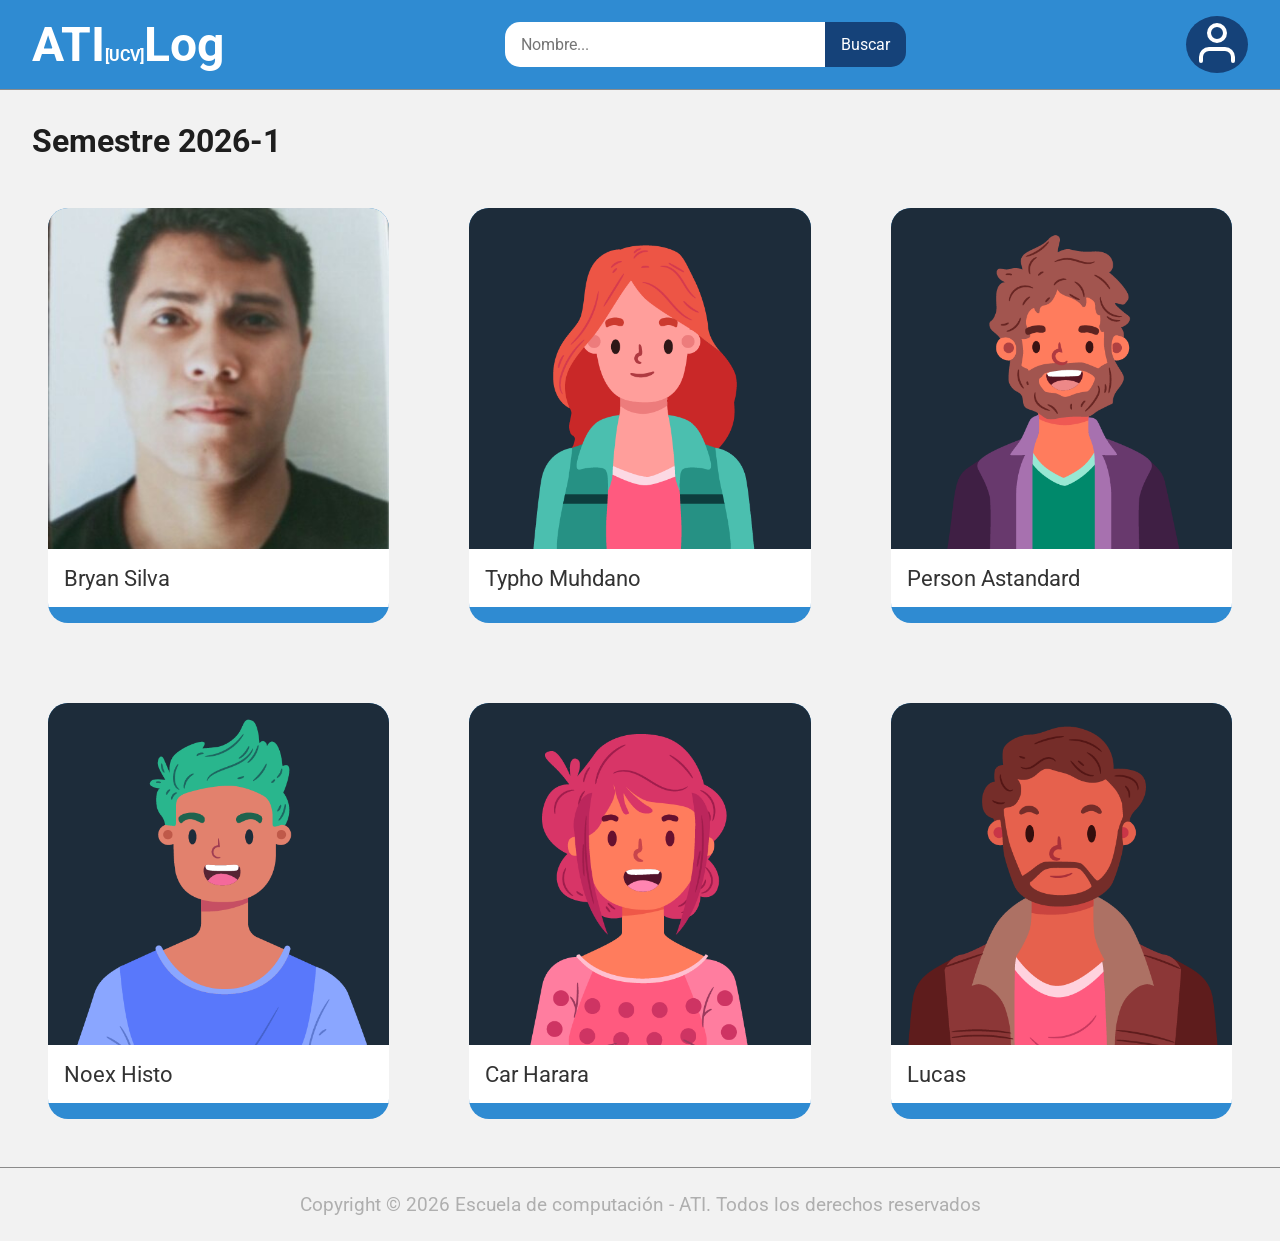
==== index.html @ 05b47d41 "versión responsive" ====
<!DOCTYPE html>
<html lang="es">
<head>
    <meta charset="UTF-8">
    <meta name="viewport" content="width=device-width, initial-scale=1.0">
    <title>ATI[UCV]Log 2026-1</title>
    <link rel="icon" sizes="32x32" href="../icon/cropped-logonuevo-32x32.png"> 
    <link rel="icon" sizes="192x192" href="../icon/cropped-logonuevo-192x192.png">
    <link rel="stylesheet" href="css/style.css">
</head>
<body>
    <header>
        <nav>
            <ul>
                <li>
                    <a href="index.html">
                        ATI<span>[UCV]</span>Log
                    </a>
                </li>
                <li>
                    <div class="search-bar">
                        <input type="text" name="" placeholder="Nombre...">
                        <button>Buscar</button>
                    </div>
                </li>
                <li>
                    <div class="user-icon">
                        <img src="icon/userIcon.svg" alt="userIcon">
                    </div>
                </li>
                <li>
                    <div class="menu-icon">
                        <img src="../icon/menuIcon.svg" alt="menuIcon">
                    </div>
                </li>
            </ul>
        </nav>
    </header>
    <section class="users-list">
        <h2>
            Semestre 2026-1
        </h2>
        <div>
            <a href="27531458/profile.html">
                <div class="user-card" >
                    <img src="27531458/27531458Big.jpg" alt="Bryan Silva Img" class="img-small">
                    <img src="27531458/27531458Small.jpg" alt="Bryan Silva Img" class="img-big">
                    <h4>Bryan Silva</h4>
                </div>
            </a>
            <div class="user-card">
                <img src="Dummies/Dummy1.png" alt="Typho Muhdano Img">
                <h4>Typho Muhdano</h4>
            </div>
            <div class="user-card">
                <img src="Dummies/Dummy2.png" alt="Person Astandard Img">
                <h4>Person Astandard</h4>
            </div>
            <div class="user-card">
                <img src="Dummies/Dummy3.png" alt="Noex Histo Img">
                <h4>Noex Histo</h4>
            </div>
            <div class="user-card">
                <img src="Dummies/Dummy4.png" alt="Car Harara Img">
                <h4>Car Harara</h4>
            </div>
            <div class="user-card">
                <img src="Dummies/Dummy5.png" alt="Lucas Img">
                <h4>Lucas</h4>
            </div>
        </div>
    </section>
    <footer>
        Copyright © 2026 Escuela de computación - ATI. 
        Todos los derechos reservados
    </footer>
</body>
</html>
---- css/style.css ----
@import url(../css/_theme.css);
*{
    list-style: none;
    font-family: var(--primary-font);
    margin: 0;
    padding: 0;
    border: none;
    text-decoration: none;
    box-sizing: border-box;
}
/*Navbar*/
header nav{
    background-color: var(--main-color);
    color: var(--white);
    padding: 1rem 2rem;
    border-bottom: 0.1em solid var(--grey-400);
}
header nav ul{
    display: flex;
    justify-content: space-between;
    align-items: center;
}
header nav ul li:first-child{
    font-size: 3rem;
    font-weight: bold;
}
header nav ul li:first-child a{
    color: var(--white);
}
header nav ul li:first-child a span{
    font-size: 1rem;
}
header nav ul li:last-child{
    display: none;
}
/*Search Bar*/
.search-bar{
    display: flex;
}
.search-bar input{
    font-size: 1rem;
    padding: 0.8rem 1rem;
    width: 20rem;
    border-radius: 15px 0 0 15px;
}
.search-bar button{
    font-size: 1rem;
    padding: 0.8rem 1rem;
    background-color: var(--accent-color);
    color: white;
    cursor: pointer;
    border-radius: 0 15px 15px 0;
}
/*Footer*/
footer{
    background-color: var(--grey-50);
    text-align: center;
    padding: 25px;
    color: var(--grey-200);
    font-size: 1.2rem;
    border-top: 0.1em solid var(--grey-400);
}

/*---Users Lists---*/

/*User Icon*/
.user-icon{
    background-color: var(--accent-color);
    padding: 0.4rem 0.8rem;
    border-radius: 100%;
}
/*Users Data*/
.users-list{
    background-color: var(--grey-50);
    padding: 2rem;
}
.users-list h2{
    color: var(--grey-950);
    font-size: 2rem;
    margin-bottom: 2rem;
}
.users-list > div{
    display: grid;
    grid-template-columns: 1fr 1fr 1fr;
    gap: 3rem;
}
/*User Card*/
@keyframes resaltarTarjeta {
    0% {
        transform: scale(1) rotate(0deg);
        background-color: var(--main-color);
    }
    100% {
        transform: scale(1.05) rotate(3deg); 
        background-color: var(--accent-color);
    }
}
.user-card{
    background-color: var(--main-color);
    border-radius: 20px;
    overflow: hidden;
    display: flex;
    flex-direction: column;
    margin: 1rem;
    padding-bottom: 1rem;
}
.user-card:hover{
    animation: resaltarTarjeta 0.3s forwards;
}
.user-card h4{
    color: var(--grey-800);
    background-color: var(--white);
    padding: 1rem;
    font-size: 1.4rem;
    font-weight: normal;
}
.user-card img {
    width: 100%;
    aspect-ratio: 1 / 1;
    object-fit: cover;
    object-position: center;
}
.user-card .img-small{
    display: none;
}

/*--Profile--*/

/*General*/
.profile-card{
    display: flex;
    flex-direction: row;
    background-color: var(--white);
    box-shadow: 5px 5px 5px var(--grey-200);
    margin: 0.8rem;
    font-size: 1rem;
}
/*Image*/
.profile-img{
    background-color: var(--main-color);
    padding-right: 0.5rem;
}
.profile-img img{
    width: 20rem;
    height: 100%;
    object-fit: cover;
    border-radius: 0 0 20% 0;
}
.profile-img .img-small {
    display: none; 
}
/*Data*/
.profile-data{
    padding: 1.5rem;
    margin: 0.5rem;
}
.profile-data h2{
    color: var(--main-color);
    font-size: 2.5rem;
    margin-bottom: 2rem;
}
.profile-card p{
    font-style: italic;
    font-family: var(--condensed-font);
    margin-bottom: 2rem;
}
.profile-data div{
    display: grid;
    grid-template-columns: max-content 1fr;
    gap: 0.5rem 1.5rem;
    margin-bottom: 2rem;
}
.profile-data div span:nth-last-child(-n+2){
    font-weight: bold;
}
.profile-data .footer{
    display: flex;
    flex-direction: column;
    margin-bottom: 2rem;
}
.profile-data .footer a{
    color: var(--main-color);
}
.profile-data .footer a:hover{
    color: var(--accent-color);
}

/*Dispositivos móviles*/
@media (min-width: 320px) and (max-width: 480px){
    .users-list > div, .profile-data div{
        grid-template-columns: 1fr 1fr;
        gap: 0.5rem;
    }
    .profile-card {
        flex-direction: column;
    }
    .profile-img{
        padding: 0;
    }
    .profile-img img{
        width: 100%;
    }
    header nav ul li{
        display: none;
    }
    header nav ul li:last-child, header nav ul li:first-child{
        display: block;
    }
    .profile-img .img-big {
        display: none; 
    }
    .profile-img .img-small {
        display: block; 
    }
    .user-card .img-big{
        display: none;
    }
    .user-card .img-small{
        display: block;
    }
    .user-card h4{
        font-size: 1rem;
    }
}
/*iPads, tablets*/
@media (min-width: 481px) and (max-width: 768px){
    .users-list > div {
        grid-template-columns: 1fr 1fr;
        gap: 1.5rem;
    }
    nav ul li:first-child a{
        font-size: 2rem;
    }
    .search-bar input {
        width: 10rem;
    }
    .profile-card {
        flex-direction: column;
    }
    .profile-img img{
        width: 100%;
    }
    .profile-img .img-big {
        display: none; 
    }
    .profile-img .img-small {
        display: block; 
    }
    .user-card .img-big{
        display: none;
    }
    .user-card .img-small{
        display: block;
    }
}
/*Pantallas pequeñas, Ordenadores portátiles*/
@media (min-width: 769px) and (max-width: 1024px){
    .users-list > div {
        gap: 1.5rem;
    }
    .search-bar input {
        width: 15rem;
    }
}
/*Pantallas grandes, Ordenadores de escritorios */
@media (min-width: 1024px) and (max-width: 1200px){
    .users-list, header nav, footer, .profile-card {
        max-width: 1200px;
    }
    .profile-card {
        margin-top: 2rem;
    }
}
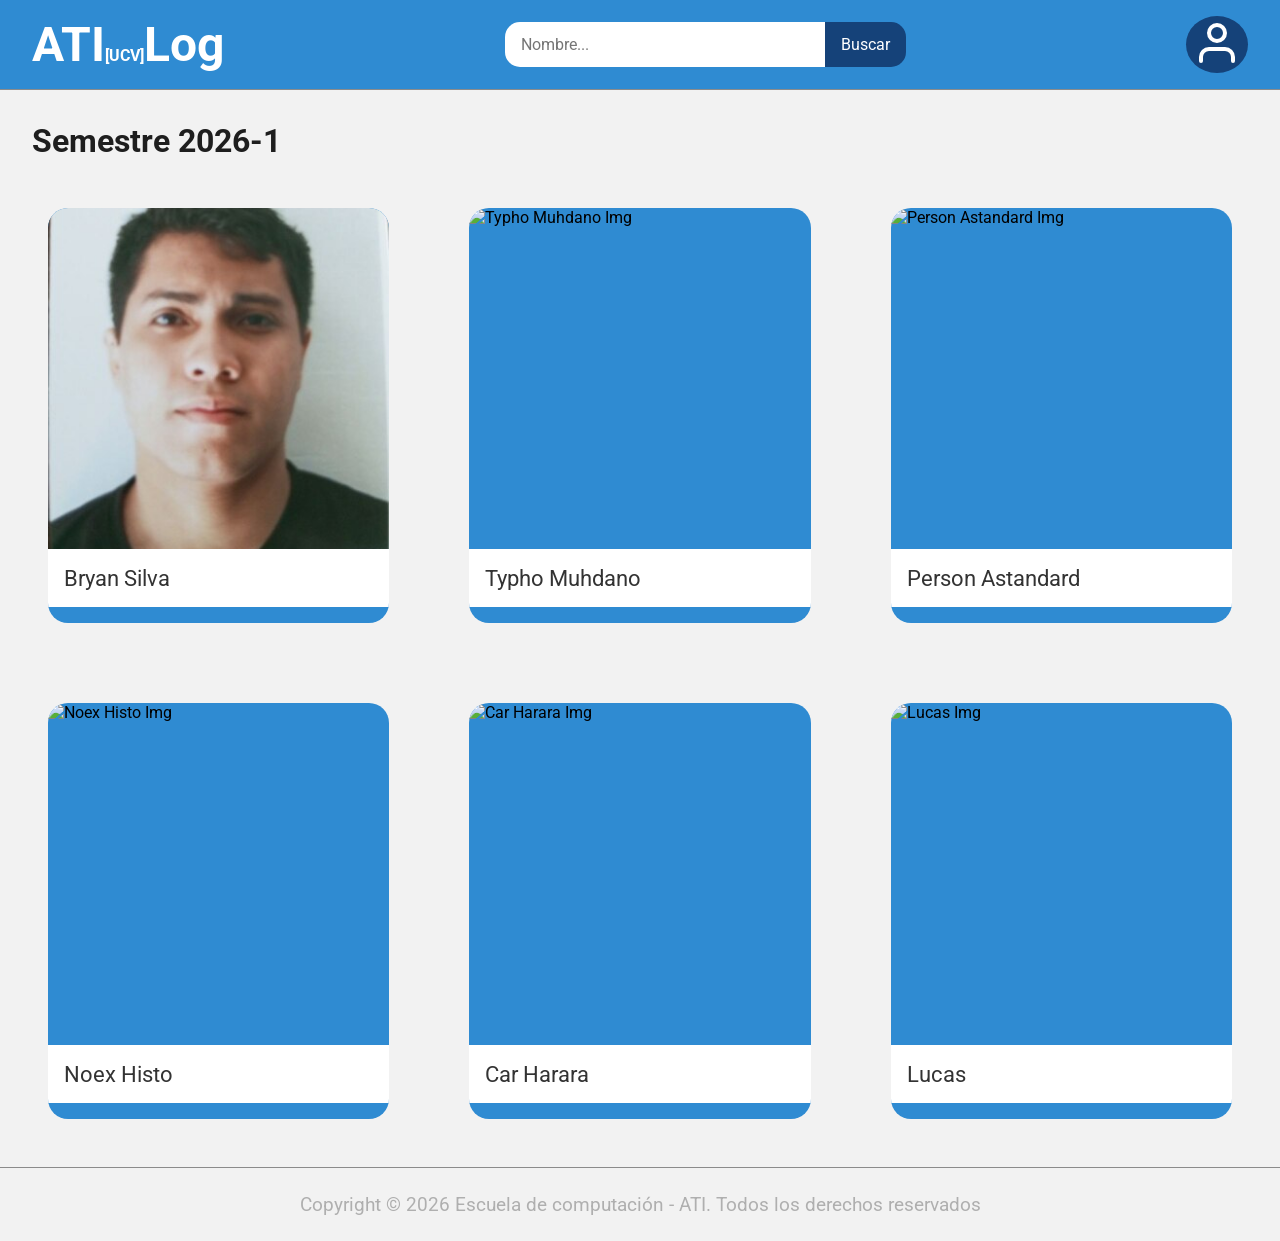
==== commit bac57c0a: "sin dummies" ====
--- a/index.html
+++ b/index.html
@@ -30,7 +30,7 @@
                 </li>
                 <li>
                     <div class="menu-icon">
-                        <img src="../icon/menuIcon.svg" alt="menuIcon">
+                        <img src="icon/menuIcon.svg" alt="menuIcon">
                     </div>
                 </li>
             </ul>
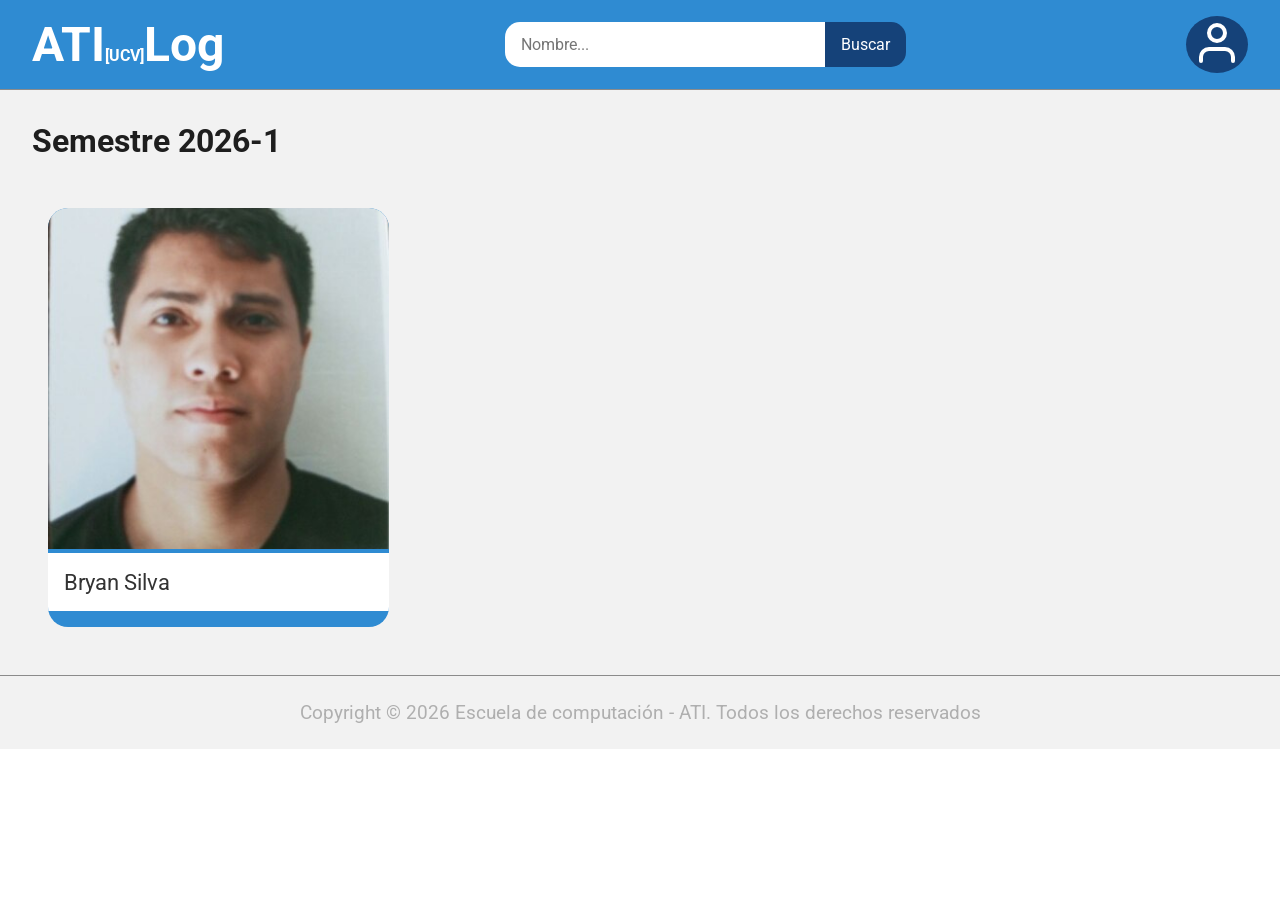
==== commit 0724241b: "sin dummies?? El archivo dice Directorios, pero por si acaso" ====
--- a/index.html
+++ b/index.html
@@ -41,32 +41,12 @@
             Semestre 2026-1
         </h2>
         <div>
-            <a href="27531458/profile.html">
-                <div class="user-card" >
+            <div class="user-card" >
+                <a href="27531458/profile.html">
                     <img src="27531458/27531458Big.jpg" alt="Bryan Silva Img" class="img-small">
                     <img src="27531458/27531458Small.jpg" alt="Bryan Silva Img" class="img-big">
                     <h4>Bryan Silva</h4>
-                </div>
-            </a>
-            <div class="user-card">
-                <img src="Dummies/Dummy1.png" alt="Typho Muhdano Img">
-                <h4>Typho Muhdano</h4>
-            </div>
-            <div class="user-card">
-                <img src="Dummies/Dummy2.png" alt="Person Astandard Img">
-                <h4>Person Astandard</h4>
-            </div>
-            <div class="user-card">
-                <img src="Dummies/Dummy3.png" alt="Noex Histo Img">
-                <h4>Noex Histo</h4>
-            </div>
-            <div class="user-card">
-                <img src="Dummies/Dummy4.png" alt="Car Harara Img">
-                <h4>Car Harara</h4>
-            </div>
-            <div class="user-card">
-                <img src="Dummies/Dummy5.png" alt="Lucas Img">
-                <h4>Lucas</h4>
+                </a>
             </div>
         </div>
     </section>
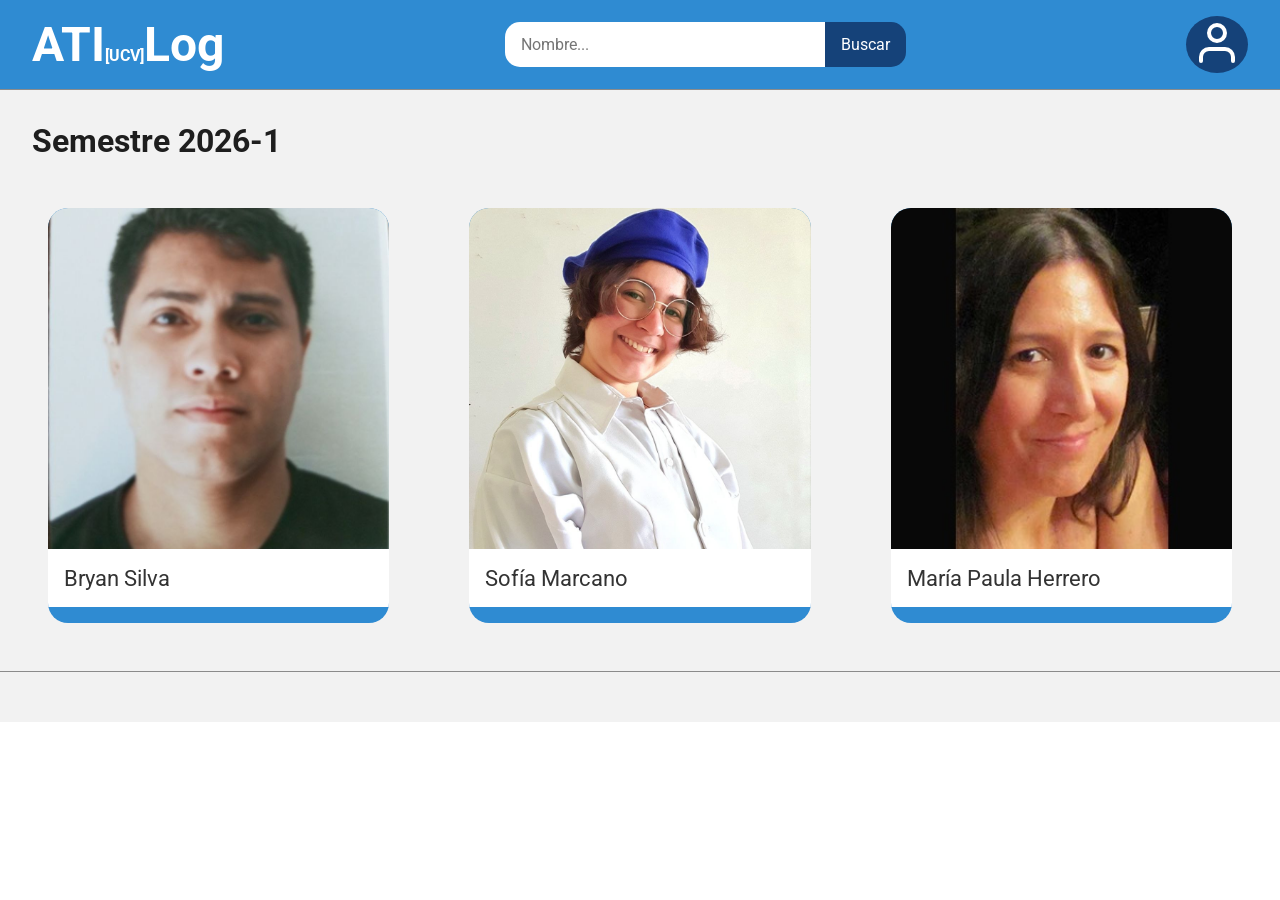
==== commit 6ca09926: "listado de perfiles dinamico usando javascript" ====
--- a/index.html
+++ b/index.html
@@ -7,20 +7,24 @@
     <link rel="icon" sizes="32x32" href="../icon/cropped-logonuevo-32x32.png"> 
     <link rel="icon" sizes="192x192" href="../icon/cropped-logonuevo-192x192.png">
     <link rel="stylesheet" href="css/style.css">
+    <link rel="stylesheet" href="">
+    <script type = "text/javascript" src="conf/configES.json" defer></script>
+    <script type = "text/javascript" src="data/index.json" defer></script>
+    <script type = "text/javascript" src="js/index.js" defer></script>
 </head>
 <body>
     <header>
         <nav>
-            <ul>
+            <ul id="navBarList">
                 <li>
                     <a href="index.html">
-                        ATI<span>[UCV]</span>Log
+                        <span></span>
                     </a>
                 </li>
                 <li>
                     <div class="search-bar">
-                        <input type="text" name="" placeholder="Nombre...">
-                        <button>Buscar</button>
+                        <input type="text">
+                        <button></button>
                     </div>
                 </li>
                 <li>
@@ -37,22 +41,9 @@
         </nav>
     </header>
     <section class="users-list">
-        <h2>
-            Semestre 2026-1
-        </h2>
-        <div>
-            <div class="user-card" >
-                <a href="27531458/profile.html">
-                    <img src="27531458/27531458Big.jpg" alt="Bryan Silva Img" class="img-small">
-                    <img src="27531458/27531458Small.jpg" alt="Bryan Silva Img" class="img-big">
-                    <h4>Bryan Silva</h4>
-                </a>
-            </div>
-        </div>
+        <h2 data-key="semester"></h2>
+        <div id="userList"></div>
     </section>
-    <footer>
-        Copyright © 2026 Escuela de computación - ATI. 
-        Todos los derechos reservados
-    </footer>
+    <footer id="footer"></footer>
 </body>
 </html>
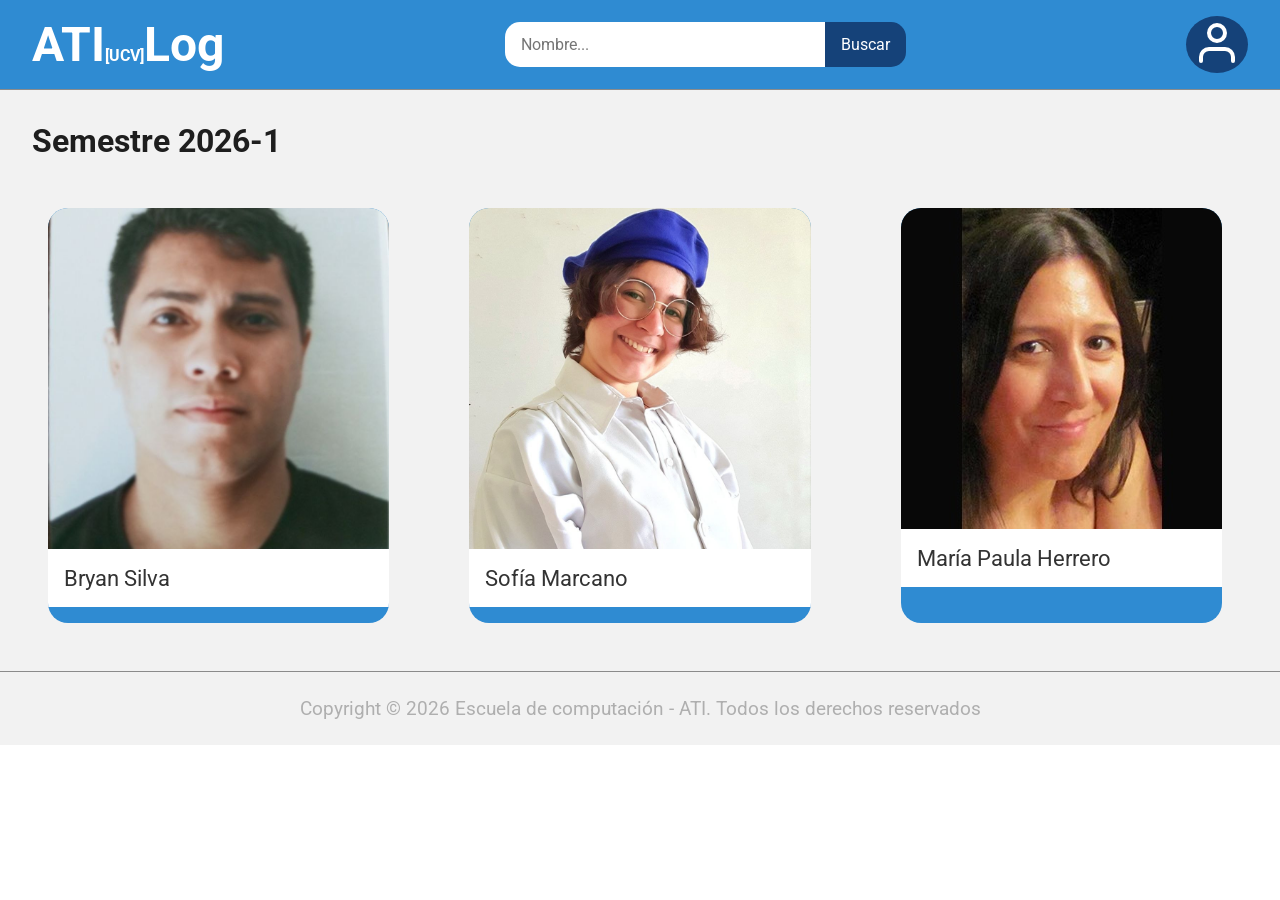
==== commit eb3eec38: "búsqueda de perfiles" ====
--- a/index.html
+++ b/index.html
@@ -7,8 +7,6 @@
     <link rel="icon" sizes="32x32" href="../icon/cropped-logonuevo-32x32.png"> 
     <link rel="icon" sizes="192x192" href="../icon/cropped-logonuevo-192x192.png">
     <link rel="stylesheet" href="css/style.css">
-    <link rel="stylesheet" href="">
-    <script type = "text/javascript" src="conf/configES.json" defer></script>
     <script type = "text/javascript" src="data/index.json" defer></script>
     <script type = "text/javascript" src="js/index.js" defer></script>
 </head>
@@ -22,7 +20,7 @@
                     </a>
                 </li>
                 <li>
-                    <div class="search-bar">
+                    <div class="search-bar" id="searchBar">
                         <input type="text">
                         <button></button>
                     </div>
@@ -43,7 +41,11 @@
     <section class="users-list">
         <h2 data-key="semester"></h2>
         <div id="userList"></div>
+        <div id="searchFail" class="hidden">
+            <span data-key="emptySearch"></span>
+            <span id="searchFailResult"></span>
+        </div>
     </section>
-    <footer id="footer"></footer>
+    <footer data-key="copyRight"></footer>
 </body>
 </html>
--- a/css/style.css
+++ b/css/style.css
@@ -79,10 +79,20 @@
     font-size: 2rem;
     margin-bottom: 2rem;
 }
-.users-list > div{
+.users-list > div:first-of-type{
     display: grid;
     grid-template-columns: 1fr 1fr 1fr;
     gap: 3rem;
+}
+.users-list div:last-child{
+    justify-self: center;
+    color: var(--accent-color);
+}
+.users-list div:last-child span:last-child{
+    font-weight: bold;
+}
+.hidden{
+    display: none;
 }
 /*User Card*/
 @keyframes resaltarTarjeta {
@@ -132,7 +142,6 @@
     flex-direction: row;
     background-color: var(--white);
     box-shadow: 5px 5px 5px var(--grey-200);
-    margin: 0.8rem;
     font-size: 1rem;
 }
 /*Image*/
@@ -170,7 +179,7 @@
     gap: 0.5rem 1.5rem;
     margin-bottom: 2rem;
 }
-.profile-data div span:nth-last-child(-n+2){
+.profile-data div:first-of-type > span:nth-last-child(-n+2) {
     font-weight: bold;
 }
 .profile-data .footer{
@@ -196,6 +205,7 @@
     }
     .profile-img{
         padding: 0;
+        padding-bottom: 0.4rem;
     }
     .profile-img img{
         width: 100%;
@@ -237,6 +247,10 @@
     .profile-card {
         flex-direction: column;
     }
+    .profile-img{
+        padding: 0;
+        padding-bottom: 0.4rem;
+    }
     .profile-img img{
         width: 100%;
     }
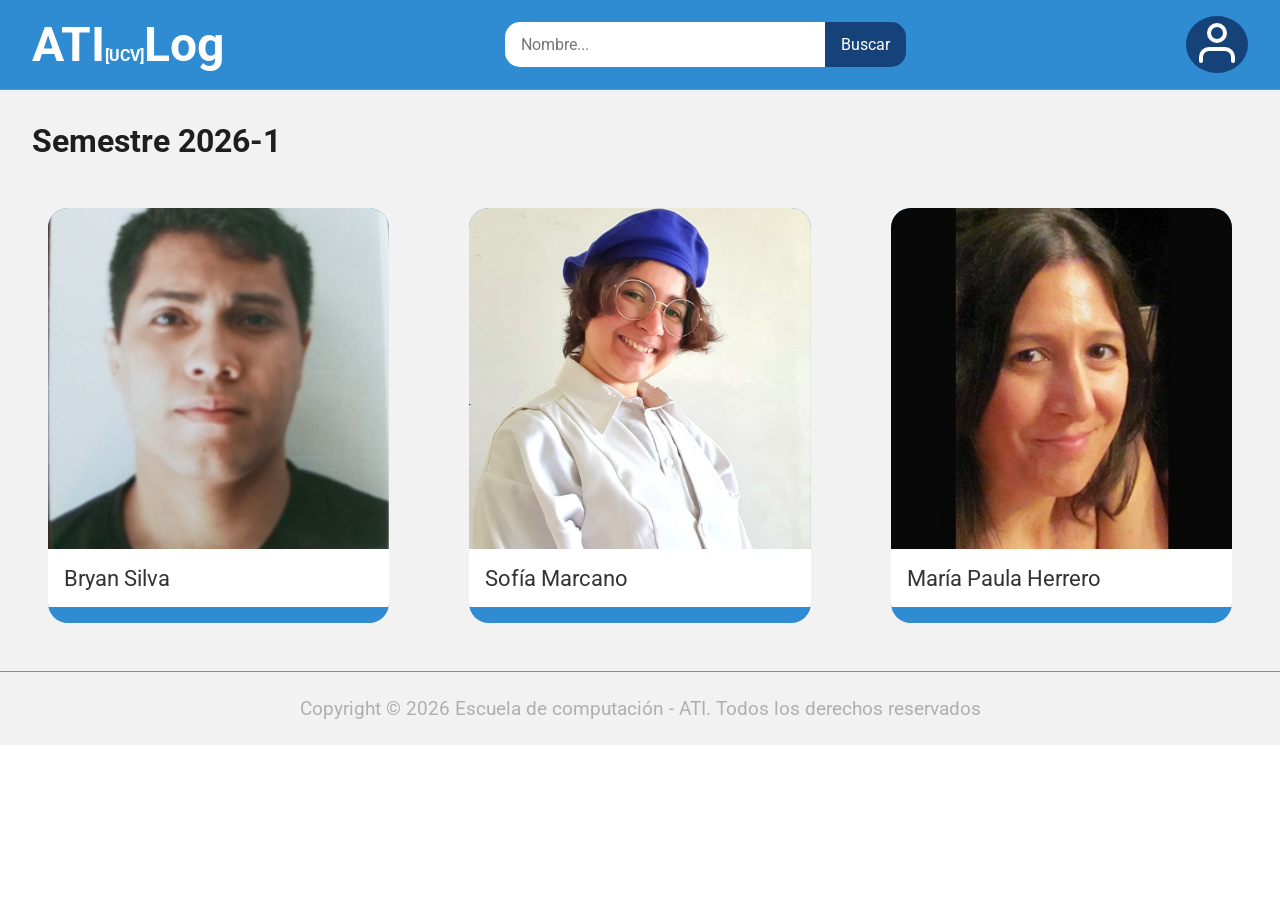
==== commit 3628da7b: "menú desplegable" ====
--- a/index.html
+++ b/index.html
@@ -19,6 +19,11 @@
                         <span></span>
                     </a>
                 </li>
+                <li class="menu-icon-li">
+                    <div class="menu-icon">
+                        <img src="icon/menuIcon.svg" alt="menuIcon">
+                    </div>
+                </li>
                 <li>
                     <div class="search-bar" id="searchBar">
                         <input type="text">
@@ -28,11 +33,6 @@
                 <li>
                     <div class="user-icon">
                         <img src="icon/userIcon.svg" alt="userIcon">
-                    </div>
-                </li>
-                <li>
-                    <div class="menu-icon">
-                        <img src="icon/menuIcon.svg" alt="menuIcon">
                     </div>
                 </li>
             </ul>
--- a/css/style.css
+++ b/css/style.css
@@ -30,7 +30,7 @@
 header nav ul li:first-child a span{
     font-size: 1rem;
 }
-header nav ul li:last-child{
+.menu-icon-li{
     display: none;
 }
 /*Search Bar*/
@@ -84,7 +84,7 @@
     grid-template-columns: 1fr 1fr 1fr;
     gap: 3rem;
 }
-.users-list div:last-child{
+.users-list > div:last-child{
     justify-self: center;
     color: var(--accent-color);
 }
@@ -95,12 +95,12 @@
     display: none;
 }
 /*User Card*/
-@keyframes resaltarTarjeta {
-    0% {
+@keyframes resaltarTarjeta{
+    0%{
         transform: scale(1) rotate(0deg);
         background-color: var(--main-color);
     }
-    100% {
+    100%{
         transform: scale(1.05) rotate(3deg); 
         background-color: var(--accent-color);
     }
@@ -124,7 +124,7 @@
     font-size: 1.4rem;
     font-weight: normal;
 }
-.user-card img {
+.user-card img{
     width: 100%;
     aspect-ratio: 1 / 1;
     object-fit: cover;
@@ -155,7 +155,7 @@
     object-fit: cover;
     border-radius: 0 0 20% 0;
 }
-.profile-img .img-small {
+.profile-img .img-small{
     display: none; 
 }
 /*Data*/
@@ -179,7 +179,7 @@
     gap: 0.5rem 1.5rem;
     margin-bottom: 2rem;
 }
-.profile-data div:first-of-type > span:nth-last-child(-n+2) {
+.profile-data div:first-of-type > span:nth-last-child(-n+2){
     font-weight: bold;
 }
 .profile-data .footer{
@@ -196,11 +196,11 @@
 
 /*Dispositivos móviles*/
 @media (min-width: 320px) and (max-width: 480px){
-    .users-list > div, .profile-data div{
+    .users-list > div:first-of-type, .profile-data div{
         grid-template-columns: 1fr 1fr;
         gap: 0.5rem;
     }
-    .profile-card {
+    .profile-card{
         flex-direction: column;
     }
     .profile-img{
@@ -210,16 +210,50 @@
     .profile-img img{
         width: 100%;
     }
-    header nav ul li{
+    header nav ul{
+        display: grid;
+        grid-template-columns: 1fr max-content; 
+        row-gap: 1rem;
+        align-items: center;
+    }
+    header nav ul li:nth-child(1){
+        grid-column: 1 / 2;
+    }
+    .menu-icon-li{
+        grid-column: 2 / 3;
+        display: block;
+    }
+    header nav ul li:nth-child(3){
+        grid-column: 1 / 3; 
+        border-top: 1px solid var(--white);
+        border-bottom: 1px solid var(--white);
+        padding: 1rem 0;
         display: none;
     }
-    header nav ul li:last-child, header nav ul li:first-child{
-        display: block;
-    }
-    .profile-img .img-big {
+    .search-bar{
+        width: 100%;
+    }
+    .search-bar input{
+        width: 100%; 
+    }
+    header nav ul li:nth-child(4){
+        grid-column: 1 / 3;
+        display: flex;
+        justify-content: flex-end;
+        align-items: center;
+        gap: 1rem;
+        display: none;
+    }
+    header nav ul.menu-active li:nth-child(3){
+        display: block; 
+    }
+    header nav ul.menu-active li:nth-child(4){
+        display: flex; 
+    }
+    .profile-img .img-big{
         display: none; 
     }
-    .profile-img .img-small {
+    .profile-img .img-small{
         display: block; 
     }
     .user-card .img-big{
@@ -234,17 +268,17 @@
 }
 /*iPads, tablets*/
 @media (min-width: 481px) and (max-width: 768px){
-    .users-list > div {
+    .users-list > div{
         grid-template-columns: 1fr 1fr;
         gap: 1.5rem;
     }
     nav ul li:first-child a{
         font-size: 2rem;
     }
-    .search-bar input {
+    .search-bar input{
         width: 10rem;
     }
-    .profile-card {
+    .profile-card{
         flex-direction: column;
     }
     .profile-img{
@@ -254,10 +288,10 @@
     .profile-img img{
         width: 100%;
     }
-    .profile-img .img-big {
+    .profile-img .img-big{
         display: none; 
     }
-    .profile-img .img-small {
+    .profile-img .img-small{
         display: block; 
     }
     .user-card .img-big{
@@ -269,19 +303,19 @@
 }
 /*Pantallas pequeñas, Ordenadores portátiles*/
 @media (min-width: 769px) and (max-width: 1024px){
-    .users-list > div {
+    .users-list > div{
         gap: 1.5rem;
     }
-    .search-bar input {
+    .search-bar input{
         width: 15rem;
     }
 }
 /*Pantallas grandes, Ordenadores de escritorios */
 @media (min-width: 1024px) and (max-width: 1200px){
-    .users-list, header nav, footer, .profile-card {
+    .users-list, header nav, footer, .profile-card{
         max-width: 1200px;
     }
-    .profile-card {
+    .profile-card{
         margin-top: 2rem;
     }
 }
